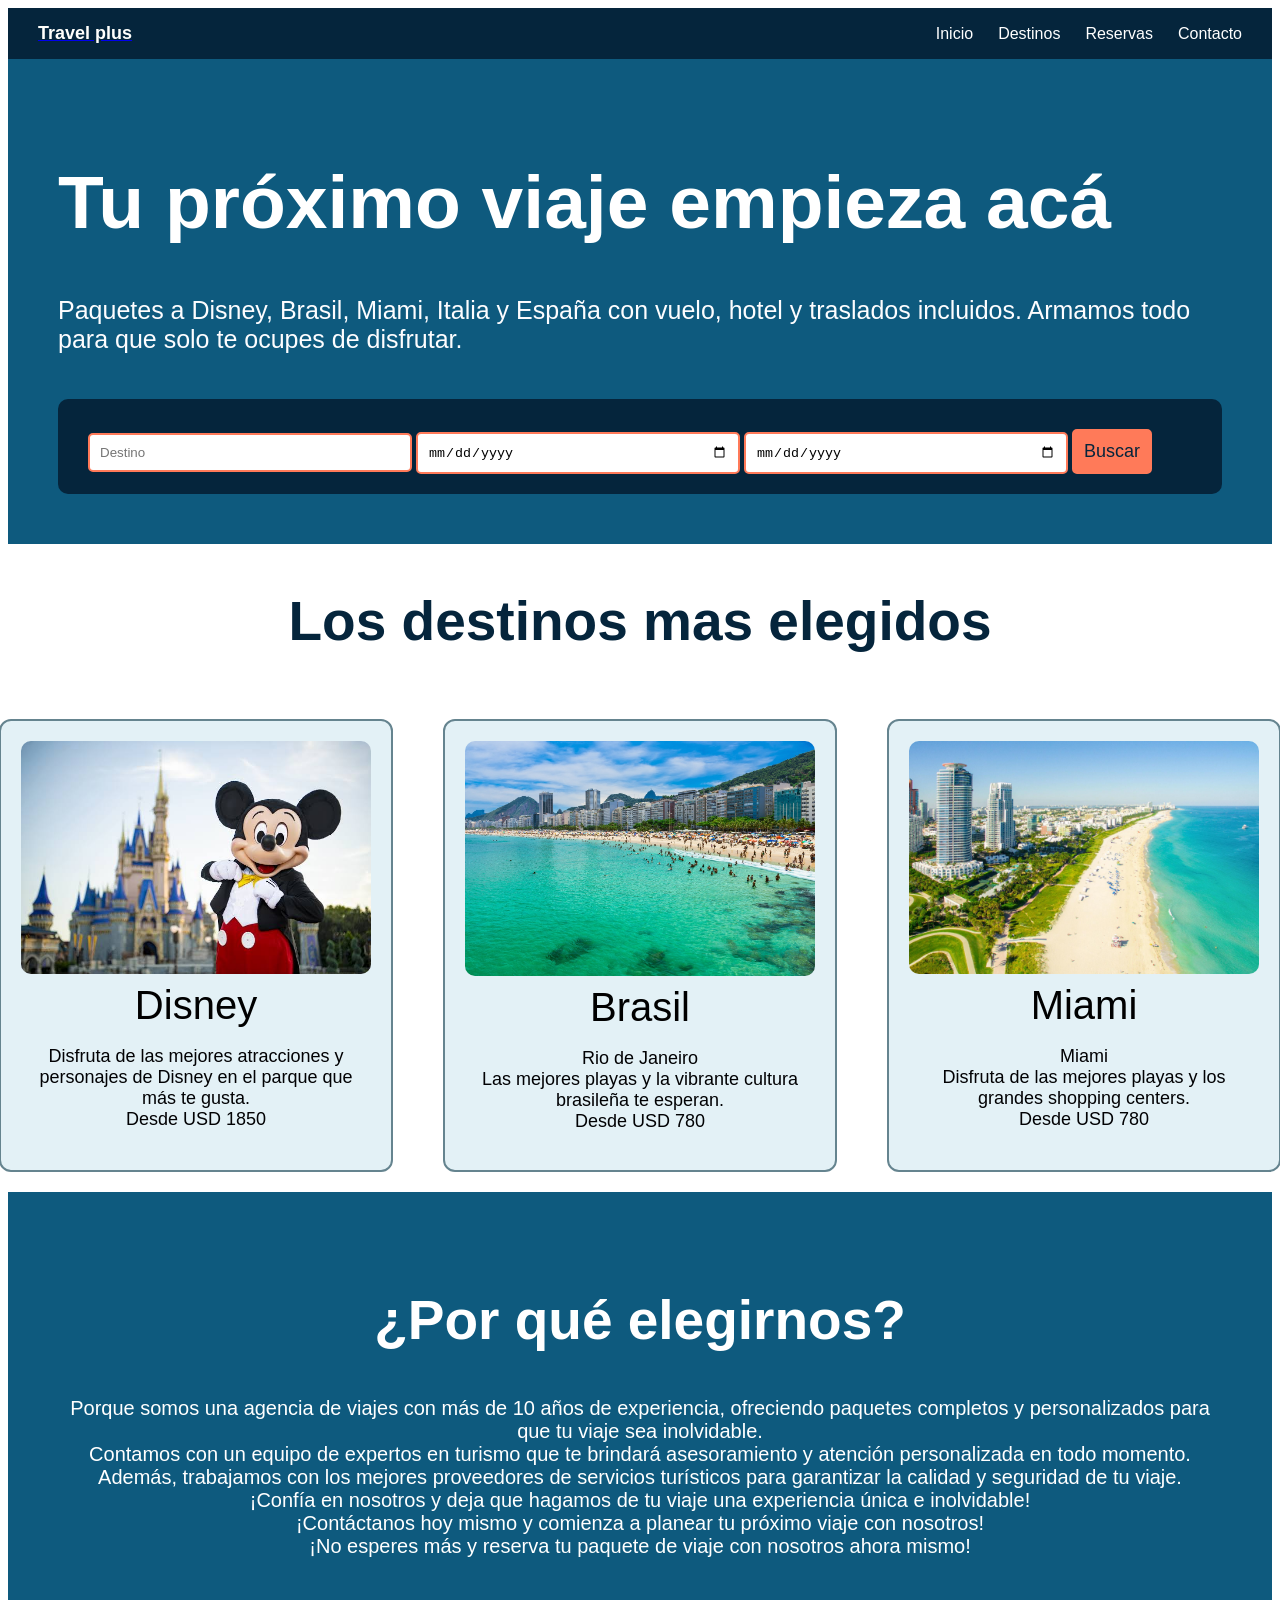
==== index.html @ 6fa5b87a "primer commit" ====
<!DOCTYPE html>
<html lang="es">
<head>
    <meta charset="UTF-8">
    <meta name="viewport" content="width=device-width, initial-scale=1.0">
    <title>Inicio</title>
    <link rel="stylesheet" href="estilos.css">
</head>
<body>
    <nav>
       
        <a href="index.html"> <div class="logo"> Travel plus </div></a>
         <div class="eso">
            <a href="index.html">Inicio</a>
            <a href="destinos.html">Destinos</a>
            <a href="reservas.html">Reservas</a>
            <a href="">Contacto</a>
        </div>  
    </nav>
    <div class="principal">
        <h1>Tu próximo viaje empieza acá</h1>
        <p class="eslo">Paquetes a Disney, Brasil, Miami, Italia y España con vuelo, hotel y traslados incluidos. Armamos todo para que solo te ocupes de disfrutar.</p>
        
        <div class="busq">
        <form action="post">
            <input type="text" placeholder="Destino">
            <input type="date" placeholder="Fecha de salida">
            <input type="date" placeholder="Fecha de regreso">
            
            <button type="submit" class="submit">Buscar</button>
        </form>
        </div> 
    </div>
    <div class="mas">
        <h2>Los destinos mas elegidos</h2>
    </div>
    <div class="destinos">
    <div class="destino">
     <img src="disney/images.jpeg" alt="Disney"><br>
     <a href="disney.html">Disney</a>
     <p class="descripcion">Disfruta de las mejores atracciones y personajes de Disney en el parque que más te gusta. <br>Desde USD 1850</p>
    </div>
     <div class="destino">
     <img src="brasil/Copacabana Beach.Dreamstime.jpg" alt="rio"><br>
     <a href="brasil.html">Brasil</a>
     <p class="descripcion">Rio de Janeiro <br> Las mejores playas y la vibrante cultura brasileña te esperan. <br>Desde USD 780</p>
    </div>
    <div class="destino">
     <img src="miami/01_Miami-Best-Beaches_SouthBeach5th_shutterstock_520475719.jpg" alt="Miami"><br>
     <a href="miami.html">Miami</a>
     <p class="descripcion">Miami <br> Disfruta de las mejores playas y los grandes shopping centers. <br>Desde USD 780</p>
    </div>
    </div>
    <div class="elegir">
        <h2 class="h">¿Por qué elegirnos?</h2>
        <p class="elegi">Porque somos una agencia de viajes con más de 10 años de experiencia, ofreciendo paquetes completos y personalizados para que tu viaje sea inolvidable.
            <br>Contamos con un equipo de expertos en turismo que te brindará asesoramiento y atención personalizada en todo momento. <br>Además, trabajamos con los mejores proveedores de servicios turísticos para garantizar la calidad y seguridad de tu viaje. 
            <br>¡Confía en nosotros y deja que hagamos de tu viaje una experiencia única e inolvidable!
            <br>¡Contáctanos hoy mismo y comienza a planear tu próximo viaje con nosotros!
            <br>¡No esperes más y reserva tu paquete de viaje con nosotros ahora mismo!
        </p>
    </div>
</body>
</html>
---- estilos.css ----
* {

}

nav{
    background-color: #05253c;
    padding: 15px 30px;
    align-items: center;
    display: flex;
    justify-content: space-between;
}
.logo{

    color: #fffffc;
    font-weight: bold;
    font-size: 18px;
    font-family:'Gill Sans', 'Gill Sans MT', Calibri, 'Trebuchet MS', sans-serif;  
}
.eso{
    text-decoration: none;
    display: flex;
    flex-direction: row;
    justify-content: right;
    gap: 25px;
}
.eso a{
    font-family: 'Gill sans', 'gill snans mt', 'Gill Sans', 'Gill Sans MT', Calibri, 'Trebuchet MS', sans-serif;
    text-decoration: none;
    color: #ffffff;
}
.principal{
    background-color: #0E5A7E ;
    padding: 50px;

}
h1{
    font-family:'Gill Sans', 'Gill Sans MT', Calibri, 'Trebuchet MS', sans-serif;
    font-size: 75px;
    color: #ffffff;
    align-items: flex-start;  
    flex-direction: row;
    justify-content: left;
}
.eslo{
    font-size: 25px;
    color: #fdfdff;
    font-family:'Gill Sans', 'Gill Sans MT', Calibri, 'Trebuchet MS', sans-serif;
    padding-bottom: 20px;
}
.boton{

    background-color: #6262f6;
    color: #fffffc;
    border: 2px solid #FF7A59;
    padding: 10px 20px;
    font-size: 16px;
    cursor: pointer;
    margin-bottom: 10px;
    border-radius: 5px;
}
.busq{
    background-color: #05253c;
    padding: 20px 30px;
    border-radius: 10px;
}
input{
    padding: 10px;
    border: 2px solid #FF7A59;
    border-radius: 5px;
    width: 300px;
}

.submit{
    font-family: 'Gill Sans', 'Gill Sans MT', Calibri, 'Trebuchet MS', sans-serif;
    background-color: #FF7A59;
    color: #05253c;
    border: 2px solid #FF7A59;
    padding: 10px 10px;
    font-size: 18px;
    cursor: pointer;
    margin-top: 10px;
    border-radius: 5px;
}
h2{
    font-family:'Gill Sans', 'Gill Sans MT', Calibri, 'Trebuchet MS', sans-serif;
    font-size: 55px;
    color: #05253c;
    text-align: center;
} 
img{
    width: 350px;
    height: auto;
    border-radius: 10px;
}
.descripcion{
    font-family:'Gill Sans', 'Gill Sans MT', Calibri, 'Trebuchet MS', sans-serif;
    font-size: 18px;
    color: #020204;
}
.t{
    font-family:'Gill Sans', 'Gill Sans MT', Calibri, 'Trebuchet MS', sans-serif;
    font-size: 24px;
    color: #020204;
}
.destinos{
    display: flex;
    justify-content: center;
    gap: 50px;
    padding: 20px;
}
.destino{
    text-decoration: none;
    text-align: center;
    padding: 20px;
    border: 2px solid #65848f;
    width: 350px;
    border-radius: 12px;
    background-color: #E3F1F6;
    font-size: 40px;
    font-family:'Gill Sans', 'Gill Sans MT', Calibri, 'Trebuchet MS', sans-serif;
    display: inline-block;
    gap: 100px;

}
.destino a{
    text-decoration: none;
    color: #000000;
}
.elegir{
    color: #ffffff;
    background-color: #0E5A7E;
    padding: 50px;

}
.elegi{
    font-family:'Gill Sans', 'Gill Sans MT', Calibri, 'Trebuchet MS', sans-serif;
    font-size: 20px;
    color: #ffffff;
    text-align: center;
}
.h{
   
    color: #ffffff;
}
.info{
    background-color: 0;
}
.disney{
    margin-top: 20px;
    background-color: #000000;
    padding: 2px;
}
.dis{
    display: flex; 
  
}
.i{
    display: flex;
    padding: 20px;
    font-family:'Gill Sans', 'Gill Sans MT', Calibri, 'Trebuchet MS', sans-serif;
    font-size: 28px;
    color: #000000;
    text-decoration: none;
    align-items: flex-start;
    gap: 20px;
}
.desc{
    font-family:'Gill Sans', 'Gill Sans MT', Calibri, 'Trebuchet MS', sans-serif;
    font-size: 18px;
    color: #020204;
    padding-left: 20px;
}
.esl{
    font-family:'Gill Sans', 'Gill Sans MT', Calibri, 'Trebuchet MS', sans-serif;
    font-size: 25px;
    color: #ffffff;
   
}
.principal2{
    background-image: url('disney/fondo\ de\ d.jpg');
    height: 550px;
    background-size: cover;
    background-color: #a3b8f2;
    padding: 50px;
}
.final{
    background-color: #001347;
    padding: 50px;
}
.fin{
    font-family:'Gill Sans', 'Gill Sans MT', Calibri, 'Trebuchet MS', sans-serif;
    font-size: 25px;
    color: #ffffff;
    text-align: center;
}
.boton2{
    background-color: #0000e6;
    color: #fffffc;
    border: 2px solid #0a0045;
    padding: 10px 20px;
    font-size: 16px;
    cursor: pointer;
    margin-bottom: 10px;
    border-radius: 5px;
    justify-content: center;
    align-items: center;
    display: block;
    margin: 0 auto; 
}
.principal3{
    background-image: url('brasil/copacabana3.jpg');
    height: 400px;
    background-size: cover;
    padding: 50px;
}
.final2{
    background-color: #f89500;
    padding: 50px;
}
.boton3{
    background-color: #ffb84d;
    color: #fffffc;
    border: 2px solid #e68a00;
    padding: 10px 20px;
    font-size: 16px;
    cursor: pointer;
    margin-bottom: 10px;
    border-radius: 5px;
    justify-content: center;
    align-items: center;
    display: block;
    margin: 0 auto; 
}
.principal4{
    background-image: url('miami/miami5.jpg');
    height: 400px;
    background-size: cover;

    padding: 50px;
}
.final3{
    background-color: #f3c3ff;
    padding: 50px;
}
.fin3{
    font-family:'Gill Sans', 'Gill Sans MT', Calibri, 'Trebuchet MS', sans-serif;
    font-size: 25px;
    color: #ffffff;
    text-align: center;
}
.boton4{
    background-color: #ffb3ff;
    color: #fffffc;
    border: 2px solid #fc51fc;
    padding: 10px 20px;
    font-size: 16px;
    cursor: pointer;
    margin-bottom: 10px;
    border-radius: 5px;
    justify-content: center;
    align-items: center;
    display: block;
    margin: 0 auto; 
}

/*titulo*/
.res{
    background-color: #0E5A7E;
}
.tit{
    font-weight: 600;
    font-size: 60px;
    padding: 30px;
    padding-bottom: 10px;
    font-family: 'Gill Sans', 'Gill Sans MT', Calibri, 'Trebuchet MS', sans-serif;
    
    color: #ffffff;

}
.rese{
    font-size: 25px;
    font-size: 40px;
    padding-bottom: 12px;
}
.formulario{
    display: flex;
    flex-direction: column;
    align-items: center;
    gap: 15px;
}
.select{
    padding: 40px;
    border: 2px solid #000000;
    border-radius: 5px;
    width: 300px;
}
label{
    font-family:'Gill Sans', 'Gill Sans MT', Calibri, 'Trebuchet MS', sans-serif;
    font-size: 18px;
    color: #020204;
}
.boton5{
    background-color: #ffffff;
    color: #000000;
    border: 2px solid #000000;
    padding: 10px 20px;
    font-size: 16px;
    cursor: pointer;
    margin-bottom: 10px;
    border-radius: 5px;
} 
.reserva{
    width: 100%;
    background-color: #E3F1F6;
    justify-content: center;
    margin: 40px;
    width: 650px;
    padding: 50px;
    display: flex;
    border: #05253c 2px solid;
    border-radius: 40px;
}
.fts{
    padding-top: 30px;
    display: flex;
    flex-direction: column;
    padding-left: 50px;
    align-items: flex-start;
    gap: 20px;
}
.cont{
    padding-top: 30px;
    gap: 20px;
    display: flex;
    align-items: flex-start;
    justify-content: center;
}
.ft{
    width: 350px;
    height: auto;
    border-radius: 10px;
}
.coso{
    padding: 10px;
    border: 2px solid #000000;
    border-radius: 5px;
    width: 300px;
}
.cos{
    padding: 10px;
    border: 2px solid #000000;
    border-radius: 5px;
    width: 300px;
}
label{
    color: #05253c;
    font-family: 'Trebuchet MS', 'Lucida Sans Unicode', 'Lucida Grande', 'Lucida Sans', Arial, sans-serif;
}
.campo{
    flex: 1;
    display: flex;
    flex-direction: column;
}
.foto{
    font-family: 'Gill Sans', 'Gill Sans MT', Calibri, 'Trebuchet MS', sans-serif;
    text-align: center;
    border-radius: 10px;
    border: #05253c 2px solid;
    background-color: #E3F1F6;
}
.re{
    margin: 0%;
    padding-left: 30px;
    font-size: 30px;
    font-family: 'Gill Sans', 'Gill Sans MT', Calibri, 'Trebuchet MS', sans-serif;
    color: white;
    padding-bottom: 30px;
}
.fot{

}
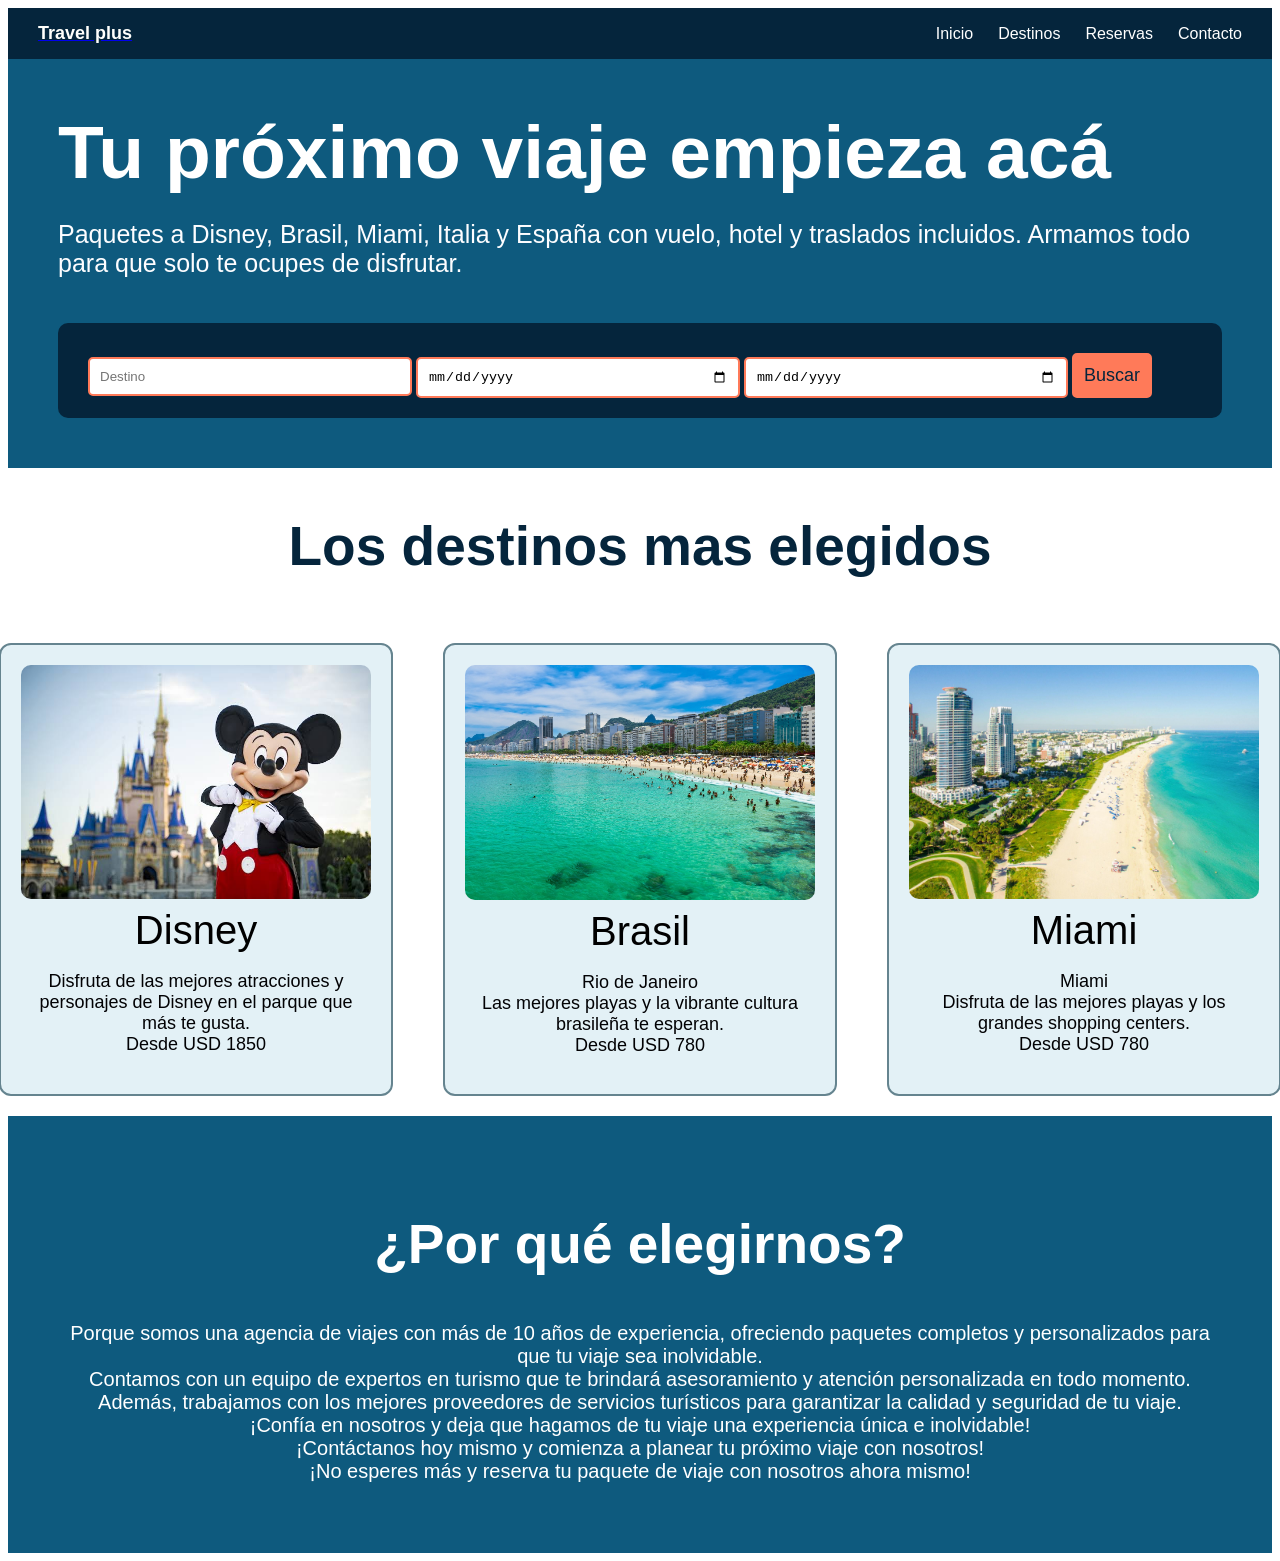
==== commit e85fdb4b: "tu mama" ====
--- a/index.html
+++ b/index.html
@@ -14,7 +14,7 @@
             <a href="index.html">Inicio</a>
             <a href="destinos.html">Destinos</a>
             <a href="reservas.html">Reservas</a>
-            <a href="">Contacto</a>
+            <a href="contacto.html">Contacto</a>
         </div>  
     </nav>
     <div class="principal">
--- a/estilos.css
+++ b/estilos.css
@@ -1,6 +1,3 @@
-* {
-
-}
 
 nav{
     background-color: #05253c;
@@ -34,13 +31,11 @@
 
 }
 h1{
+    margin: 0;
     font-family:'Gill Sans', 'Gill Sans MT', Calibri, 'Trebuchet MS', sans-serif;
     font-size: 75px;
     color: #ffffff;
-    align-items: flex-start;  
-    flex-direction: row;
-    justify-content: left;
-}
+    }
 .eslo{
     font-size: 25px;
     color: #fdfdff;
@@ -265,6 +260,8 @@
 
 /*titulo*/
 .res{
+    padding: 30px;
+    margin: 0px;
     background-color: #0E5A7E;
 }
 .tit{
@@ -371,11 +368,11 @@
 .re{
     margin: 0%;
     padding-left: 30px;
-    font-size: 30px;
+    font-size: 70px;
     font-family: 'Gill Sans', 'Gill Sans MT', Calibri, 'Trebuchet MS', sans-serif;
     color: white;
     padding-bottom: 30px;
 }
-.fot{
-
+.rea{
+    color: #ffffff;
 }
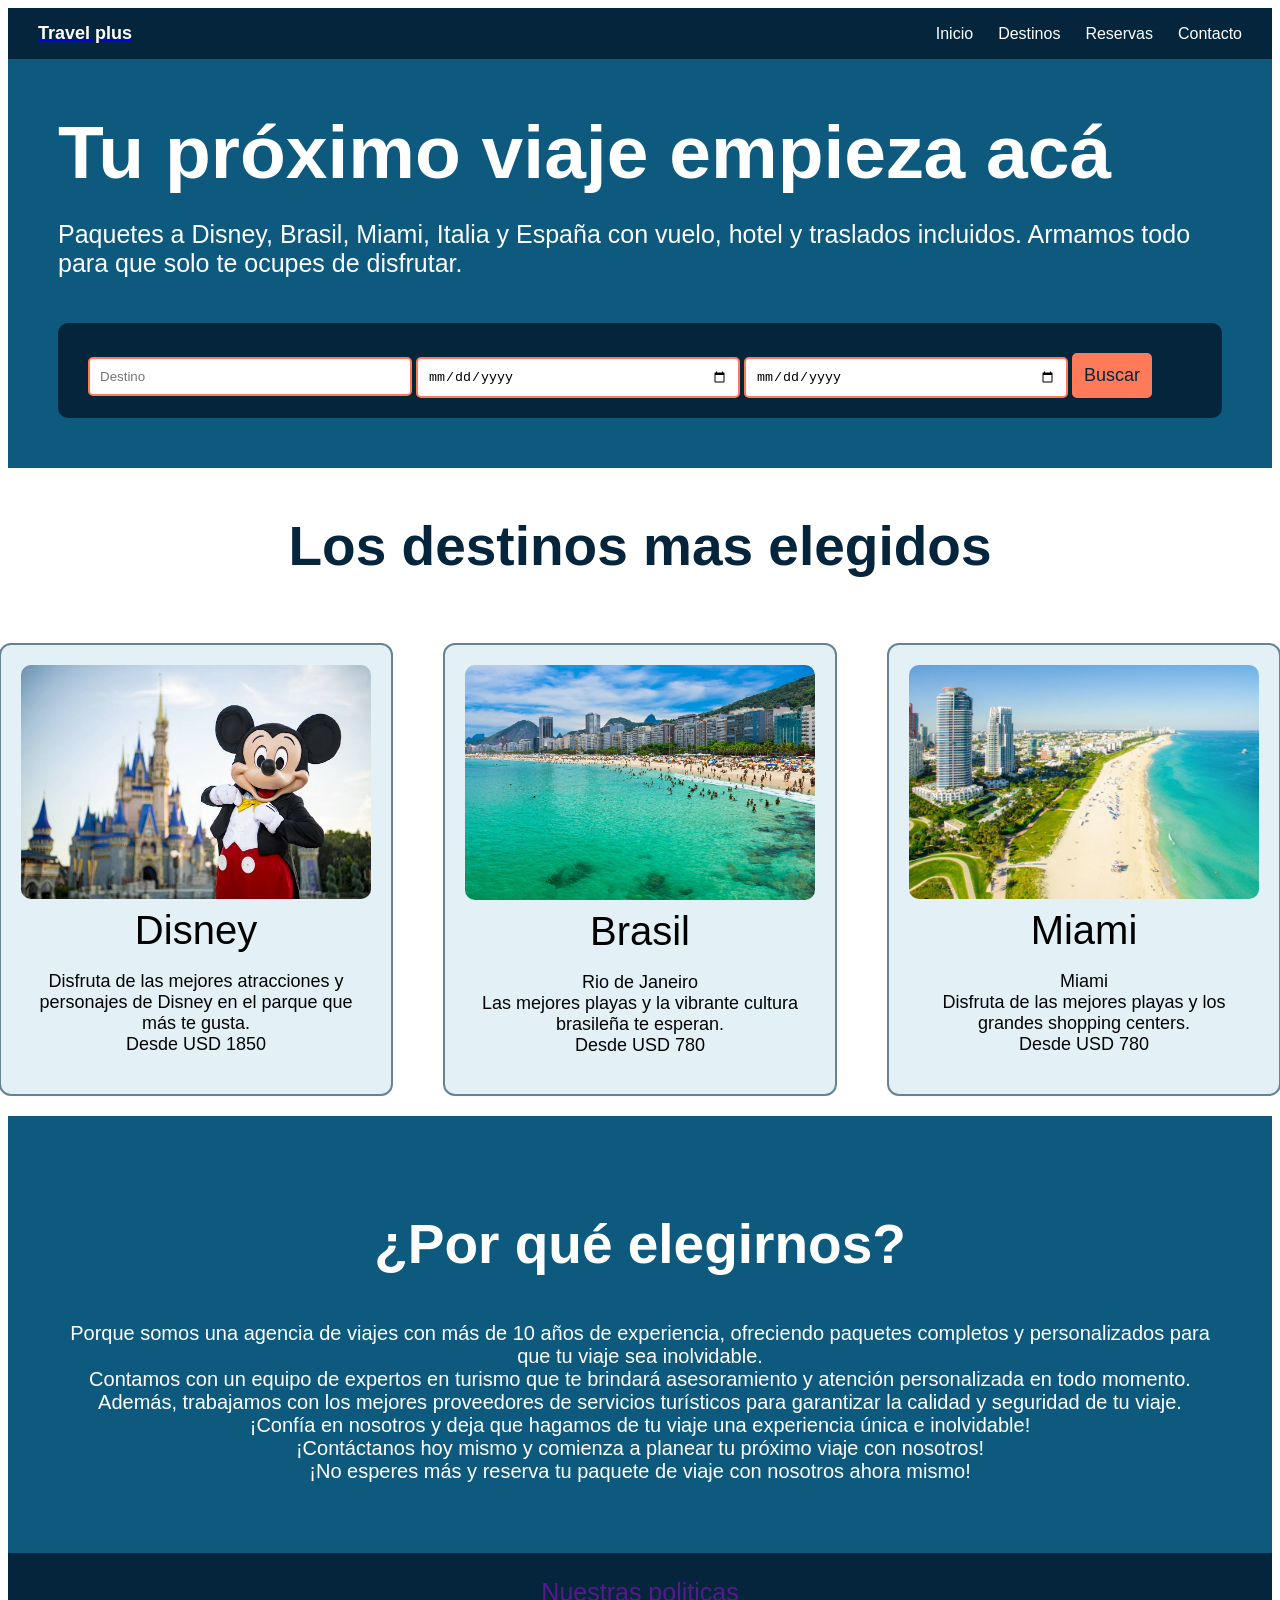
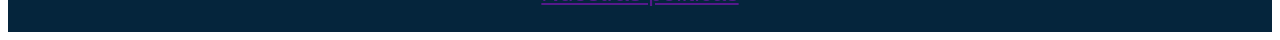
==== commit 183cf004: "cambio generales" ====
--- a/index.html
+++ b/index.html
@@ -60,5 +60,8 @@
             <br>¡No esperes más y reserva tu paquete de viaje con nosotros ahora mismo!
         </p>
     </div>
+    <footer>
+        <a href="">Nuestras politicas</a>
+    </footer>
 </body>
 </html>
--- a/estilos.css
+++ b/estilos.css
@@ -146,6 +146,7 @@
     padding: 2px;
 }
 .dis{
+    padding-bottom: 10px;
     display: flex; 
   
 }
@@ -278,6 +279,8 @@
     font-size: 25px;
     font-size: 40px;
     padding-bottom: 12px;
+    margin: 0;
+    padding: 10px;
 }
 .formulario{
     display: flex;
@@ -336,6 +339,7 @@
     width: 350px;
     height: auto;
     border-radius: 10px;
+    
 }
 .coso{
     padding: 10px;
@@ -375,4 +379,11 @@
 }
 .rea{
     color: #ffffff;
+}
+footer{
+    background-color: #05253c;
+    padding: 25px;
+    text-align: center;
+    font-size: 25px;
+    font-family: 'Gill Sans', 'Gill Sans MT', Calibri, 'Trebuchet MS', sans-serif;
 }
